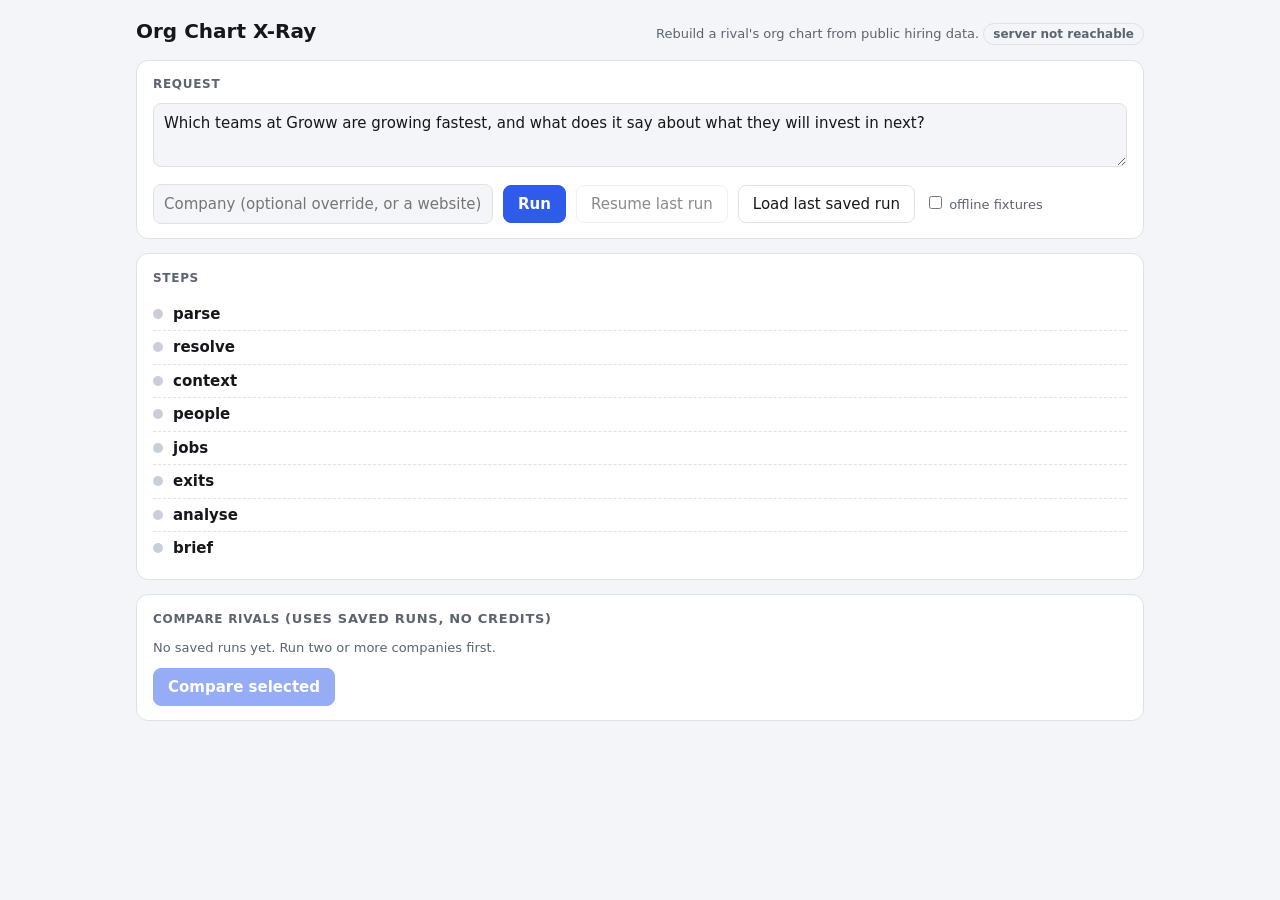
==== web/index.html @ a60b5259 "Add web UI, rival comparison and export Dependency-free server streams run steps to the UI. UI shows" ====
<!doctype html>
<html lang="en">
<head>
<meta charset="utf-8">
<meta name="viewport" content="width=device-width, initial-scale=1">
<title>Org Chart X-Ray</title>
<style>
:root{
  --bg:#f4f5f8; --card:#fff; --ink:#14171c; --muted:#5b6470; --line:#dde1e8;
  --accent:#2f5bea; --accent-soft:#e6ecfd; --ok:#17884a; --ok-soft:#dff3e7;
  --warn:#a85f00; --warn-soft:#fff0d3; --bad:#c0302b; --bad-soft:#fde4e2; --idle:#c9cfd8;
}
@media (prefers-color-scheme: dark){
  :root:not([data-theme="light"]){
    --bg:#0e1115; --card:#171b21; --ink:#e8ebef; --muted:#98a2ae; --line:#2a313a;
    --accent:#7a9cff; --accent-soft:#1b2440; --ok:#4cc27f; --ok-soft:#14301f;
    --warn:#f0b04a; --warn-soft:#38290f; --bad:#ff7a73; --bad-soft:#3a1918; --idle:#39414c;
  }
}
*{box-sizing:border-box}
body{margin:0;background:var(--bg);color:var(--ink);font:15px/1.5 system-ui,-apple-system,"Segoe UI",Roboto,sans-serif}
button,input,textarea{font:inherit;color:inherit}
.wrap{max-width:1040px;margin:0 auto;padding:16px 16px 70px}
header{display:flex;flex-wrap:wrap;gap:8px 16px;align-items:baseline;justify-content:space-between;margin-bottom:6px}
h1{font-size:20px;margin:0}
.sub{color:var(--muted);font-size:13px}
.card{background:var(--card);border:1px solid var(--line);border-radius:12px;padding:14px 16px;margin-top:14px}
.card h2{font-size:12px;letter-spacing:.7px;text-transform:uppercase;color:var(--muted);margin:0 0 10px}
textarea,input[type=text]{width:100%;background:var(--bg);border:1px solid var(--line);border-radius:8px;padding:8px 10px}
textarea{min-height:64px;resize:vertical}
.row{display:flex;flex-wrap:wrap;gap:10px;align-items:center;margin-top:10px}
.btn{border:1px solid var(--line);background:var(--card);padding:7px 14px;border-radius:8px;cursor:pointer}
.btn:hover{border-color:var(--accent)}
.btn.primary{background:var(--accent);border-color:var(--accent);color:#fff;font-weight:600}
.btn:disabled{opacity:.5;cursor:default}
.pill{display:inline-block;padding:1px 9px;border-radius:99px;font-size:12px;font-weight:600;background:var(--bg);color:var(--muted);border:1px solid var(--line)}
.pill.ok{background:var(--ok-soft);color:var(--ok);border-color:transparent}
.pill.warn{background:var(--warn-soft);color:var(--warn);border-color:transparent}
.pill.bad{background:var(--bad-soft);color:var(--bad);border-color:transparent}
.steps{list-style:none;margin:0;padding:0}
.steps li{display:flex;gap:10px;padding:5px 0;border-bottom:1px dashed var(--line);align-items:baseline}
.steps li:last-child{border:0}
.dot{width:10px;height:10px;border-radius:50%;background:var(--idle);flex:none;margin-top:5px}
.dot.running{background:var(--accent);animation:p 1s infinite}
.dot.done{background:var(--ok)} .dot.failed,.dot.needs_input{background:var(--bad)} .dot.skipped{background:var(--warn)}
@keyframes p{50%{opacity:.3}}
.sname{width:80px;font-weight:600;flex:none}
.smsg{color:var(--muted);font-size:13px;flex:1}
.headline{font-size:19px;font-weight:700;margin:0 0 8px}
.inf{background:var(--accent-soft);border-radius:10px;padding:10px 12px;margin:10px 0}
.finding{padding:5px 0;border-bottom:1px dashed var(--line)}
.chip{border:1px solid var(--line);background:var(--bg);border-radius:6px;padding:0 6px;font-size:12px;cursor:pointer;margin-left:4px;color:var(--accent)}
.chip:hover{border-color:var(--accent)}
.warnbox{background:var(--warn-soft);color:var(--warn);border-radius:10px;padding:8px 12px;margin-top:6px;font-size:13.5px}
.warnbox li{margin:3px 0}
.grid{display:grid;grid-template-columns:1fr;gap:14px}
@media (min-width:900px){.two{grid-template-columns:1fr 1fr}}
svg{width:100%;height:auto;display:block}
svg text{fill:var(--ink);font-size:12px}
.node{cursor:pointer}
.node rect.box{fill:var(--card);stroke:var(--line);stroke-width:1.2}
.node rect.bar{fill:var(--accent);opacity:.35}
.node.growing rect.box{stroke:var(--ok);stroke-width:2.2;filter:drop-shadow(0 0 5px var(--ok))}
.node.fading{opacity:.6}
.node.unplaced rect.box{stroke-dasharray:4 3}
.node:hover rect.box{stroke:var(--accent)}
.role rect{fill:none;stroke:var(--muted);stroke-dasharray:2 3}
.edge{fill:none;stroke:var(--line);stroke-width:1.4}
.slider{display:flex;gap:10px;align-items:center;margin:6px 0 10px}
.slider input{flex:1}
table{width:100%;border-collapse:collapse;font-size:13px}
th,td{text-align:left;padding:4px 8px;border-bottom:1px solid var(--line)}
th{color:var(--muted)}
.ev{max-height:320px;overflow:auto}
.foot{color:var(--muted);font-size:12.5px;margin-top:10px}
.pos{color:var(--ok);font-weight:700}.neg{color:var(--bad);font-weight:700}
.cell{position:relative;min-width:84px}.cell i{position:absolute;left:0;bottom:0;height:3px;background:var(--accent);opacity:.7}
.grow{outline:2px solid var(--ok);outline-offset:-2px}
.minis{display:grid;gap:12px;grid-template-columns:1fr}@media (min-width:860px){.minis{grid-template-columns:1fr 1fr}}
.cmprow{display:flex;gap:14px;flex-wrap:wrap;margin:6px 0}.cmprow label{display:flex;gap:6px;align-items:center}
a.btn{text-decoration:none;display:inline-block;color:var(--ink)}
.legend{font-size:12px;color:var(--muted);display:flex;gap:14px;flex-wrap:wrap}
.sw{display:inline-block;width:10px;height:10px;border-radius:2px;margin-right:5px;vertical-align:-1px}
</style>
</head>
<body>
<div class="wrap">
<header>
  <h1>Org Chart X-Ray</h1>
  <div class="sub">Rebuild a rival's org chart from public hiring data. <span id="cfg" class="pill">checking...</span></div>
</header>

<section class="card">
  <h2>Request</h2>
  <textarea id="req">Which teams at Groww are growing fastest, and what does it say about what they will invest in next?</textarea>
  <div class="row">
    <input type="text" id="company" placeholder="Company (optional override, or a website)" style="max-width:340px">
    <button class="btn primary" id="go">Run</button>
    <button class="btn" id="resume" disabled>Resume last run</button>
    <button class="btn" id="last">Load last saved run</button>
    <label class="sub"><input type="checkbox" id="offline"> offline fixtures</label>
  </div>
</section>

<section class="card">
  <h2>Steps <span id="runmeta" class="sub"></span></h2>
  <ul class="steps" id="steps"></ul>
  <div id="stepwarn"></div>
</section>

<div id="result" hidden>
  <section class="card" id="briefcard"></section>
  <section class="card" id="seniorcard"></section>
  <section class="card" id="exitscard" hidden></section>
  <section class="card">
    <h2>Why the numbers differ from a naive count</h2>
    <div class="legend"><span><i class="sw" style="background:var(--accent)"></i>external joiners (hires)</span>
      <span><i class="sw" style="background:var(--idle)"></i>re-recorded roles (excluded)</span></div>
    <div id="dedupe"></div>
    <div class="sub" id="dedupeNote"></div>
  </section>
  <section class="card">
    <h2>Org tree: external joiners by team</h2>
    <div class="slider"><span class="sub">Window start</span><input type="range" id="slide" min="0" max="0" value="0"><b id="slideLbl"></b></div>
    <div class="legend"><span><i class="sw" style="background:var(--ok)"></i>growing</span>
      <span>faded = fading</span><span>dashed = no department in data</span><span>dotted = open roles (from titles)</span>
      <span>click a box to see the people</span></div>
    <div id="tree"></div>
  </section>
  <div class="grid two">
    <section class="card"><h2>Headcount (weekly series)</h2><div id="hc"></div><div class="sub" id="hcNote"></div></section>
    <section class="card"><h2>Evidence <span class="sub" id="evTitle"></span></h2><div class="ev" id="ev"><span class="sub">Click a [F#] chip or a team box.</span></div></section>
  </div>
  <div class="foot" id="foot"></div>
</div>

<section class="card" id="cmpcard">
  <h2>Compare rivals <span class="sub">(uses saved runs, no credits)</span></h2>
  <div id="cmpList" class="sub">No saved runs yet. Run two or more companies first.</div>
  <div class="row"><button class="btn primary" id="cmpGo" disabled>Compare selected</button></div>
  <div id="cmpOut"></div>
</section>
</div>

<dialog id="dlg" style="border:1px solid var(--line);border-radius:12px;background:var(--card);color:var(--ink);width:min(680px,92vw)">
  <b id="dlgTitle">Draft</b>
  <textarea id="dlgText" readonly style="min-height:300px;font:12.5px/1.45 ui-monospace,Consolas,monospace"></textarea>
  <div class="row"><button class="btn primary" id="dlgCopy">Copy</button><button class="btn" id="dlgClose">Close</button></div>
</dialog>

<script>
"use strict";
var STEPS = ["parse","resolve","context","people","jobs","exits","analyse","brief"];
var $ = function(id){ return document.getElementById(id); };
function esc(s){ return String(s==null?"":s).replace(/[&<>"]/g,function(c){return {"&":"&amp;","<":"&lt;",">":"&gt;",'"':"&quot;"}[c];}); }
var R = null, lastRun = null, es = null;

fetch("/api/config").then(function(r){return r.json();}).then(function(c){
  var el = $("cfg");
  el.textContent = (c.offline ? "offline fixtures" : "live data") + (c.has_model_key ? " + model brief" : " + template brief");
  el.className = "pill " + (c.has_crustdata_key || c.offline ? "ok" : "bad");
  if(!c.has_crustdata_key && !c.offline){ el.textContent = "no CRUSTDATA_KEY set"; }
  $("offline").checked = !!c.offline;
}).catch(function(){ $("cfg").textContent = "server not reachable"; });

function resetSteps(){
  $("steps").innerHTML = STEPS.map(function(s){
    return '<li id="s-'+s+'"><span class="dot" id="d-'+s+'"></span><span class="sname">'+s+'</span><span class="smsg" id="m-'+s+'"></span></li>';
  }).join("");
  $("stepwarn").innerHTML = "";
}
resetSteps();

function setStep(step, cls, msg){
  var d = $("d-"+step); if(!d) return;
  d.className = "dot "+cls; if(msg!=null) $("m-"+step).textContent = msg;
}
function addWarn(msg){
  var b = $("stepwarn"); var p = document.createElement("div"); p.className = "warnbox"; p.textContent = msg; b.appendChild(p);
}

function start(){
  var body = {request: $("req").value, company: $("company").value, offline: $("offline").checked};
  resetSteps(); $("result").hidden = true; $("go").disabled = true;
  fetch("/api/run",{method:"POST",headers:{"content-type":"application/json"},body:JSON.stringify(body)})
    .then(function(r){return r.json();}).then(function(j){
      if(j.error){ addWarn(j.error); $("go").disabled = false; return; }
      lastRun = j.run_id; watch(j.run_id);
    });
}
function watch(id){
  if(es) es.close();
  $("runmeta").textContent = "run "+id; $("resume").disabled = true;
  es = new EventSource("/api/stream/"+id);
  es.onmessage = function(m){
    var ev = JSON.parse(m.data), d = ev.data, k = ev.kind;
    if(k==="step_start") setStep(d.step,"running","working...");
    else if(k==="step_done") setStep(d.step,"done",d.message+(d.seconds!=null?"  ("+d.seconds+"s)":""));
    else if(k==="step_skipped") setStep(d.step,"skipped",d.message);
    else if(k==="progress") setStep(d.step,"running",d.message);
    else if(k==="warning") addWarn(d.message);
    else if(k==="error"){ setStep(d.step,"failed",d.message); addWarn(d.hint||""); $("resume").disabled=false; }
    else if(k==="needs_input"){ setStep(d.step,"needs_input",d.message); addWarn("Needs your input: "+d.message); }
  };
  es.addEventListener("end", function(){
    es.close(); $("go").disabled = false;
    fetch("/api/run/"+id).then(function(r){return r.json();}).then(function(run){
      if(run.status==="done") render(run.result); else if(run.status==="failed") $("resume").disabled=false;
    });
  });
  es.onerror = function(){ /* the browser retries; the server closes after the end event */ };
}
$("go").onclick = start;
$("resume").onclick = function(){
  if(!lastRun) return; resetSteps(); $("resume").disabled = true;
  fetch("/api/resume/"+lastRun,{method:"POST"}).then(function(){ watch(lastRun); });
};
$("last").onclick = function(){
  fetch("/api/last").then(function(r){return r.json();}).then(function(j){
    if(j.error){ addWarn(j.error); return; }
    lastRun = j.id; $("runmeta").textContent = "saved run "+j.id; render(j.result);
  });
};

/* ---------------- rendering ---------------- */
function sumTo(obj, months, mi){ var t=0; for(var i=0;i<=mi;i++){ t += (obj && obj[months[i]]) || 0; } return t; }

function render(res){
  R = res; $("result").hidden = false;
  var a = res.analysis, months = a.window.months;
  // brief
  var b = res.brief, h = '<h2>Decision brief <span class="pill">'+esc(b.generated_by)+'</span></h2>';
  h += '<p class="headline">'+esc(b.headline)+'</p>';
  if(b.inference){ h += '<div class="inf"><b>Inference ('+esc(b.inference.confidence)+' confidence):</b> '+esc(b.inference.text)+
      (b.inference.basis_fact_ids||[]).map(chip).join("")+'</div>'; }
  h += b.findings.map(function(f){ return '<div class="finding">'+esc(f.text)+(f.fact_ids||[]).map(chip).join("")+'</div>'; }).join("");
  if(b.actions && b.actions.length){ h += '<h2 style="margin-top:14px">What to do</h2><ul>'+b.actions.map(function(x){return '<li>'+esc(x)+'</li>';}).join("")+'</ul>'; }
  h += '<h2 style="margin-top:14px">What we removed or cannot see</h2><ul class="warnbox">'+b.caveats.map(function(x){return '<li>'+esc(x)+'</li>';}).join("")+'</ul>';
  $("briefcard").innerHTML = h;
  document.querySelectorAll("#briefcard .chip").forEach(function(c){ c.onclick = function(){ showFact(c.getAttribute("data-f")); }; });

  drawDedupe(a, months);
  var sl = $("slide"); sl.max = months.length-1; sl.value = months.length-1;
  sl.oninput = function(){ drawTree(); drawHc(); };
  drawTree(); drawHc();
  renderSenior(a); renderExits(a); exportBar(); loadCompanies();
  $("foot").textContent = "Credits this run: "+res.credits+" | API calls: "+res.api_calls+" | cached responses reused: "+res.cache_hits+
    " | "+res.seconds+"s"+(res.offline?" | offline fixtures":"");
}
function chip(id){ return '<button class="chip" data-f="'+esc(id)+'">'+esc(id)+'</button>'; }

function drawDedupe(a, months){
  var ext = a.monthly.external, rel = a.monthly.relisted, W=900, H=150, pad=22;
  var mx = Math.max.apply(null, months.map(function(m){return (ext[m]||0)+(rel[m]||0);}).concat([1]));
  var bw = (W-2*pad)/months.length, s = "";
  months.forEach(function(m,i){
    var e = ext[m]||0, r = rel[m]||0, x = pad+i*bw+4, w = bw-8;
    var he = (H-40)*e/mx, hr = (H-40)*r/mx;
    s += '<rect x="'+x+'" y="'+(H-22-he)+'" width="'+w+'" height="'+he+'" fill="var(--accent)" rx="2"><title>'+m+': '+e+' external</title></rect>';
    s += '<rect x="'+x+'" y="'+(H-22-he-hr)+'" width="'+w+'" height="'+hr+'" fill="var(--idle)" rx="2"><title>'+m+': '+r+' re-recorded</title></rect>';
    s += '<text x="'+(x+w/2)+'" y="'+(H-8)+'" text-anchor="middle" style="font-size:10px">'+m.slice(2)+'</text>';
    if(e+r>0) s += '<text x="'+(x+w/2)+'" y="'+(H-26-he-hr)+'" text-anchor="middle" style="font-size:10px">'+(e+r)+'</text>';
  });
  $("dedupe").innerHTML = '<svg viewBox="0 0 '+W+' '+H+'">'+s+'</svg>';
  var c = a.counts;
  $("dedupeNote").textContent = "A naive count would say "+c.in_window+" joiners. "+c.relisted+" of them already had an earlier role at this company that ended within "+
    a.thresholds.relist_gap_days+" days, so they are re-recorded roles. Real external hires: "+c.external+".";
}

var selected = null;
function drawTree(){
  var a = R.analysis, months = a.window.months, mi = +$("slide").value;
  $("slideLbl").textContent = "until "+months[mi];
  var depts = a.depts.map(function(d){ return {d:d, n:sumTo(d.monthly, months, mi)}; })
    .filter(function(x){return x.n>0;}).sort(function(x,y){return y.n-x.n;}).slice(0,9);
  var maxN = Math.max.apply(null, depts.map(function(x){return x.n;}).concat([1]));
  var roles = (a.open_roles && a.open_roles.by_dept) || {};
  var y = 14, nodes = "", edges = "", rootY = 0, DW=230, X0=14, X1=250, X2=610, RW=150;
  var rows = [];
  depts.forEach(function(x, idx){
    var subs = [];
    if(idx<4){
      subs = x.d.sub.filter(function(s){return s.name.charAt(0)!=="(";}).map(function(s){return {s:s, n:sumTo(s.monthly, months, mi)};})
        .filter(function(s){return s.n>0;}).slice(0,3);
    }
    var h = Math.max(46, subs.length*30);
    rows.push({x:x, subs:subs, y:y, h:h}); y += h + 12;
  });
  var H = Math.max(y, 120);
  var total = depts.reduce(function(t,x){return t+x.n;},0);
  rootY = H/2;
  nodes += '<g><rect x="'+X0+'" y="'+(rootY-30)+'" width="'+RW+'" height="60" rx="10" fill="var(--accent)"/>'+
    '<text x="'+(X0+RW/2)+'" y="'+(rootY-4)+'" text-anchor="middle" style="fill:#fff;font-weight:700;font-size:14px">'+esc(R.company.name)+'</text>'+
    '<text x="'+(X0+RW/2)+'" y="'+(rootY+14)+'" text-anchor="middle" style="fill:#fff;font-size:11px">'+total+' hires shown</text></g>';
  rows.forEach(function(r){
    var d = r.x.d, cy = r.y + r.h/2, cls = "node"+(d.momentum.label==="growing"?" growing":d.momentum.label==="fading"?" fading":"")+(d.name==="Unplaced"?" unplaced":"");
    edges += '<path class="edge" d="M'+(X0+RW)+' '+rootY+' C '+(X0+RW+50)+' '+rootY+' '+(X1-50)+' '+cy+' '+X1+' '+cy+'"/>';
    var bw = Math.max(6, (DW-12)*r.x.n/maxN);
    nodes += '<g class="'+cls+'" data-dept="'+esc(d.name)+'"><rect class="box" x="'+X1+'" y="'+(cy-22)+'" width="'+DW+'" height="44" rx="8"/>'+
      '<rect class="bar" x="'+(X1+6)+'" y="'+(cy+12)+'" width="'+bw+'" height="5" rx="2"/>'+
      '<text x="'+(X1+10)+'" y="'+(cy-4)+'" style="font-weight:600">'+esc(d.name.length>26?d.name.slice(0,25)+"…":d.name)+'</text>'+
      '<text x="'+(X1+DW-10)+'" y="'+(cy-4)+'" text-anchor="end" style="font-weight:700">'+r.x.n+'</text>'+
      '<title>'+esc(d.name)+': '+r.x.n+' external joiners; '+esc(d.momentum.label)+' (last 6m '+d.momentum.last6+' vs '+d.momentum.prev+')</title></g>';
    if(roles[d.name]){
      nodes += '<g class="role"><rect x="'+(X1+DW+10)+'" y="'+(cy-11)+'" width="86" height="22" rx="6"/>'+
        '<text x="'+(X1+DW+53)+'" y="'+(cy+4)+'" text-anchor="middle" style="font-size:11px">'+roles[d.name]+' open</text></g>';
    }
    r.subs.forEach(function(s, i){
      var sy = r.y + i*30 + 14;
      edges += '<path class="edge" d="M'+(X1+DW+(roles[d.name]?96:0))+' '+cy+' C '+(X2-40)+' '+cy+' '+(X2-40)+' '+sy+' '+X2+' '+sy+'"/>';
      nodes += '<g class="node'+(s.s.unreliable?' unplaced':'')+'" data-dept="'+esc(d.name)+'" data-sub="'+esc(s.s.name)+'"><title>'+esc(s.s.unreliable?'Unreliable label: '+s.s.unreliable:s.s.name)+'</title><rect class="box" x="'+X2+'" y="'+(sy-13)+'" width="270" height="26" rx="6"/>'+
        '<text x="'+(X2+8)+'" y="'+(sy+4)+'">'+esc(s.s.name.length>32?s.s.name.slice(0,31)+"…":s.s.name)+'</text>'+
        '<text x="'+(X2+262)+'" y="'+(sy+4)+'" text-anchor="end" style="font-weight:700">'+s.n+'</text></g>';
    });
  });
  $("tree").innerHTML = '<svg viewBox="0 0 900 '+H+'">'+edges+nodes+'</svg>';
  document.querySelectorAll("#tree .node").forEach(function(g){
    g.onclick = function(){ showGroup(g.getAttribute("data-dept"), g.getAttribute("data-sub")); };
  });
}

function drawHc(){
  var hc = R.analysis.headcount, months = R.analysis.window.months, mi = +$("slide").value;
  if(!hc || !hc.timeseries || !hc.timeseries.length){ $("hc").textContent = "no headcount series"; return; }
  var ts = hc.timeseries, W=520, H=200, p=34;
  var vals = ts.map(function(t){return t.employee_count;}), mn = Math.min.apply(null,vals), mx = Math.max.apply(null,vals);
  var pts = ts.map(function(t,i){ return [p+(W-2*p)*i/(ts.length-1), H-26-(H-56)*(t.employee_count-mn)/Math.max(1,mx-mn)]; });
  var endOfMonth = months[mi]+"-31", k = 0;
  ts.forEach(function(t,i){ if(t.date<=endOfMonth) k=i; });
  var s = '<polyline fill="none" stroke="var(--accent)" stroke-width="2" points="'+pts.map(function(q){return q[0].toFixed(1)+","+q[1].toFixed(1);}).join(" ")+'"/>';
  s += '<line x1="'+pts[k][0]+'" x2="'+pts[k][0]+'" y1="10" y2="'+(H-26)+'" stroke="var(--ink)" stroke-dasharray="3 3"/>';
  s += '<circle cx="'+pts[k][0]+'" cy="'+pts[k][1]+'" r="4" fill="var(--accent)"/>';
  s += '<text x="'+Math.min(pts[k][0]+6, W-120)+'" y="22" style="font-weight:700">'+format(vals[k])+' on '+ts[k].date+'</text>';
  s += '<text x="'+p+'" y="'+(H-8)+'">'+ts[0].date+'</text><text x="'+(W-p)+'" y="'+(H-8)+'" text-anchor="end">'+ts[ts.length-1].date+'</text>';
  $("hc").innerHTML = '<svg viewBox="0 0 '+W+' '+H+'">'+s+'</svg>';
  $("hcNote").textContent = hc.conflict ? "Note: the company record's size range ("+hc.range+") disagrees with this series ("+format(hc.total)+"). The series is used." :
    "Latest point "+hc.last_date+".";
}
function format(n){ return Number(n).toLocaleString(); }

function personRows(ids, maxMonth){
  var ev = R.analysis.evidence, out = [];
  ids.forEach(function(id){ var e = ev[String(id)]; if(e && (!maxMonth || e.s.slice(0,7) <= maxMonth)) out.push(e); });
  return '<table><tr><th>Person</th><th>Role</th><th>Started</th><th>Before</th><th></th></tr>'+out.slice(0,80).map(function(e){
    return '<tr><td>'+esc(e.n)+'</td><td>'+esc(e.t)+'</td><td>'+esc(e.s)+'</td><td>'+esc(e.p||"-")+'</td><td>'+(e.k==="returning"?'<span class="pill warn">returning</span>':"")+'</td></tr>';
  }).join("")+'</table>'+(out.length>80?'<div class="sub">first 80 of '+out.length+'</div>':"");
}
function showFact(id){
  var f = R.facts.filter(function(x){return x.id===id;})[0]; if(!f) return;
  $("evTitle").textContent = "· "+id;
  $("ev").innerHTML = '<p>'+esc(f.text)+'</p><p class="sub">Source: '+esc(f.source)+'</p>'+(f.evidence.length?personRows(f.evidence):'<div class="sub">This fact is a count over the whole result; no single list of people.</div>');
}
function showGroup(dept, sub){
  var d = R.analysis.depts.filter(function(x){return x.name===dept;})[0]; if(!d) return;
  var months = R.analysis.window.months, mm = months[+$("slide").value];
  var ids = d.evidence, label = dept;
  if(sub){ var s = d.sub.filter(function(x){return x.name===sub;})[0]; if(s){ ids = s.evidence; label = sub+" ("+dept+")"; } }
  var extra = d.top_prev.length && !sub ? '<p class="sub">Most common previous employers: '+d.top_prev.map(function(p){return esc(p.name)+" ("+p.n+")";}).join(", ")+'</p>' : "";
  $("evTitle").textContent = "· "+label;
  $("ev").innerHTML = extra + personRows(ids, mm);
}

/* ---------------- senior hires radar ---------------- */
function renderSenior(a){
  var sn = a.senior || {list:[], counts:{}}, el = $("seniorcard"), c = sn.counts || {};
  var head = '<h2>Senior hires radar <span class="sub">Director, VP and C-level who joined in the window</span></h2>';
  if(!sn.list.length){ el.innerHTML = head+'<div class="sub">No senior hires found in the window.</div>'; return; }
  var sub = ["CXO","Vice President","Director"].filter(function(k){return c[k];}).map(function(k){
    return c[k]+" "+k+(c[k]>1 && k!=="CXO" ? "s" : ""); }).join(" · ");
  el.innerHTML = head+'<div class="sub" style="margin-bottom:6px">'+esc(sub)+'. A new senior leader says more about direction than a dozen junior hires.</div>'+
    '<table><tr><th>Level</th><th>Title</th><th>Name</th><th>Joined</th><th>Came from</th></tr>'+
    sn.list.slice(0,12).map(function(s){ return '<tr><td>'+esc(s.level)+'</td><td>'+esc(s.title)+'</td><td>'+esc(s.name)+'</td><td>'+esc(s.start)+'</td><td>'+esc(s.prev||"-")+'</td></tr>'; }).join("")+
    '</table>'+(sn.list.length>12 ? '<div class="sub">first 12 of '+sn.list.length+'</div>' : "");
}

/* ---------------- exits and net change ---------------- */
function renderExits(a){
  var ex = a.exits, el = $("exitscard");
  if(!ex){ el.hidden = true; return; }
  el.hidden = false;
  var months = a.window.months, W=900, H=200, pad=24, mid=96;
  var mx = Math.max.apply(null, months.map(function(m){return Math.max(ex.monthly[m].hires, ex.monthly[m].exits);}).concat([1]));
  var bw = (W-2*pad)/months.length, s = '<line x1="'+pad+'" x2="'+(W-pad)+'" y1="'+mid+'" y2="'+mid+'" stroke="var(--line)"/>';
  months.forEach(function(m,i){
    var h = ex.monthly[m].hires, e = ex.monthly[m].exits, x = pad+i*bw+3, w = bw-6;
    var hh = (mid-18)*h/mx, eh = (H-mid-32)*e/mx;
    s += '<rect x="'+x+'" y="'+(mid-hh)+'" width="'+w+'" height="'+hh+'" fill="var(--accent)" rx="2"><title>'+m+': '+h+' hires</title></rect>';
    s += '<rect x="'+x+'" y="'+mid+'" width="'+w+'" height="'+eh+'" fill="var(--bad)" opacity=".75" rx="2"><title>'+m+': '+e+' left</title></rect>';
    if(h) s += '<text x="'+(x+w/2)+'" y="'+(mid-hh-3)+'" text-anchor="middle" style="font-size:10px">'+h+'</text>';
    if(e) s += '<text x="'+(x+w/2)+'" y="'+(mid+eh+11)+'" text-anchor="middle" style="font-size:10px">'+e+'</text>';
    s += '<text x="'+(x+w/2)+'" y="'+(H-6)+'" text-anchor="middle" style="font-size:10px">'+m.slice(2)+'</text>';
  });
  var nets = ex.net_by_dept.filter(function(x){return x.dept!=="Unplaced";}).slice(0,10);
  var netTbl = '<table><tr><th>Team (by job-title keywords)</th><th>Hires</th><th>Left</th><th>Net</th></tr>'+nets.map(function(x){
    return '<tr><td>'+esc(x.dept)+'</td><td>'+x.hires+'</td><td>'+x.exits+'</td><td class="'+(x.net>0?'pos':x.net<0?'neg':'')+'">'+(x.net>0?'+':'')+x.net+'</td></tr>'; }).join("")+'</table>';
  var dest = '<table><tr><th>Where leavers went</th><th>People</th></tr>'+ex.destinations.slice(0,8).map(function(d){
    return '<tr><td>'+esc(d.name)+'</td><td>'+d.n+'</td></tr>'; }).join("")+'</table>';
  var sl = ex.senior_leavers.length ? '<div class="sub" style="margin-top:8px"><b>Senior leavers:</b> '+ex.senior_leavers.slice(0,6).map(function(x){
    return esc(x.title)+(x.to?' (now '+esc(x.to)+')':''); }).join("; ")+'</div>' : "";
  el.innerHTML = '<h2>Who left, and net change</h2>'+
    '<div style="font-size:16px;margin-bottom:6px"><b>'+a.counts.external+'</b> real hires · <b>'+ex.left+'</b> left · net <span class="'+(ex.net_total>=0?'pos':'neg')+'">'+(ex.net_total>0?'+':'')+ex.net_total+'</span>'+
    ' <span class="sub">(+ '+ex.internal_moves+' people changed role inside the company; median time in the role they left: '+(ex.median_tenure_months==null?'n/a':ex.median_tenure_months+' months')+')</span></div>'+
    '<div class="legend"><span><i class="sw" style="background:var(--accent)"></i>hires (up)</span><span><i class="sw" style="background:var(--bad)"></i>exits (down)</span></div>'+
    '<svg viewBox="0 0 '+W+' '+H+'">'+s+'</svg><div class="minis"><div>'+netTbl+'</div><div>'+dest+'</div></div>'+sl+
    '<div class="sub" style="margin-top:6px">Net is hires minus exits among profiles we can match. It is a rough guide, not a headcount: recent exits and hires are both under-counted, and teams for exits come from job-title keywords.</div>';
}

/* ---------------- export ---------------- */
function openDlg(title, text){
  $("dlgTitle").textContent = title; $("dlgText").value = text;
  var d = $("dlg"); if(d.showModal) d.showModal(); else d.setAttribute("open","");
  $("dlgText").focus(); $("dlgText").select();
}
$("dlgClose").onclick = function(){ var d=$("dlg"); if(d.close) d.close(); else d.removeAttribute("open"); };
$("dlgCopy").onclick = function(){
  $("dlgText").select();
  try{ document.execCommand("copy"); $("dlgCopy").textContent="Copied"; setTimeout(function(){$("dlgCopy").textContent="Copy";},1200); }catch(e){}
};
function exportBar(){
  var id = lastRun; if(!id) return;
  var bar = $("exportBar");
  if(!bar){ bar = document.createElement("div"); bar.id = "exportBar"; bar.className = "row"; $("briefcard").appendChild(bar); }
  bar.innerHTML = '<a class="btn" href="/api/export/'+id+'?format=md">Download brief (.md)</a>'+
    '<a class="btn" target="_blank" href="/api/export/'+id+'?format=html">Printable one-pager</a>'+
    '<button class="btn" id="emailBtn">Draft email to the strategy lead</button><span class="sub">drafts only, nothing is sent</span>';
  $("emailBtn").onclick = function(){
    fetch("/api/export/"+id+"?format=email").then(function(r){return r.text();}).then(function(t){ openDlg("Email draft (not sent)", t); });
  };
}

/* ---------------- compare rivals ---------------- */
function loadCompanies(){
  fetch("/api/companies").then(function(r){return r.json();}).then(function(list){
    var el = $("cmpList");
    if(!list.length){ el.textContent = "No saved runs yet. Run two or more companies first."; $("cmpGo").disabled = true; return; }
    el.innerHTML = '<div class="cmprow">'+list.map(function(c){
      return '<label><input type="checkbox" class="cmpck" value="'+esc(c.run_id)+'"'+(c.has_exits?' checked':'')+'> '+esc(c.name)+
        ' <span class="sub">('+c.external+' hires'+(c.has_exits?', with exits':', no exits data')+')</span></label>'; }).join("")+'</div>';
    var upd = function(){ $("cmpGo").disabled = document.querySelectorAll(".cmpck:checked").length < 2; };
    document.querySelectorAll(".cmpck").forEach(function(c){ c.onchange = upd; }); upd();
  }).catch(function(){});
}
$("cmpGo").onclick = function(){
  var ids = Array.prototype.map.call(document.querySelectorAll(".cmpck:checked"), function(c){return c.value;});
  fetch("/api/compare?ids="+ids.join(",")).then(function(r){return r.json();}).then(renderCompare);
};
function pc(x){ return Math.round(100*x)+"%"; }
function renderCompare(o){
  var out = $("cmpOut");
  if(o.error){ out.textContent = o.error; return; }
  var cs = o.companies;
  var h = '<table style="margin-top:10px"><tr><th>Company</th><th>People</th><th>Real hires</th><th>Hires / people</th><th>Pace (last 6m vs before)</th><th>Left</th><th>Net</th><th>Senior hires</th></tr>'+
    cs.map(function(c){
      return '<tr><td><b>'+esc(c.name)+'</b></td><td>'+(c.headcount!=null?format(c.headcount):"-")+'</td><td>'+c.external+'</td><td>'+(c.intensity!=null?c.intensity+'%':"-")+
        '</td><td>'+c.pace.last6+' vs '+c.pace.prev+' <span class="sub">'+esc(c.pace.label)+'</span></td><td>'+(c.left!=null?c.left:"-")+
        '</td><td class="'+(c.net>0?'pos':c.net<0?'neg':'')+'">'+(c.net!=null?(c.net>0?'+':'')+c.net:"-")+'</td><td>'+c.senior+'</td></tr>'; }).join("")+'</table>';
  var maxShare = 0.001; o.matrix.forEach(function(r){ r.cells.forEach(function(c){ if(c.share>maxShare) maxShare=c.share; }); });
  h += '<h2 style="margin-top:16px">Where each company is hiring <span class="sub">(count and share of its real hires; green outline = growing)</span></h2>'+
    '<table><tr><th>Team</th>'+cs.map(function(c){return '<th>'+esc(c.name)+'</th>';}).join("")+'</tr>'+
    o.matrix.map(function(r){ return '<tr><td>'+esc(r.dept)+'</td>'+r.cells.map(function(c){
      return '<td class="cell'+(c.label==="growing"?' grow':'')+'">'+c.n+' <span class="sub">'+pc(c.share)+'</span><i style="width:'+Math.round(100*c.share/maxShare)+'%"></i></td>'; }).join("")+'</tr>'; }).join("")+'</table>';
  if(o.flows.length){
    h += '<h2 style="margin-top:16px">Talent moving between these companies</h2><table><tr><th>From</th><th>To</th><th>Hired by the second (previous employer)</th><th>Left the first (current employer)</th></tr>'+
      o.flows.map(function(f){ return '<tr><td>'+esc(f.from)+'</td><td>'+esc(f.to)+'</td><td>'+f.hired_side+'</td><td>'+f.exit_side+'</td></tr>'; }).join("")+'</table>';
  }
  if(o.shared_feeders.length){
    h += '<h2 style="margin-top:16px">Shared talent sources</h2><div class="sub">'+o.shared_feeders.slice(0,8).map(function(f){
      return '<b>'+esc(f.name)+'</b> '+Object.keys(f.by).map(function(k){return esc(k)+' '+f.by[k];}).join(", "); }).join(" · ")+'</div>';
  }
  h += '<h2 style="margin-top:16px">What stands out</h2><ul>'+o.insights.map(function(x){return '<li>'+esc(x)+'</li>';}).join("")+'</ul>'+
    '<ul class="warnbox">'+o.caveats.map(function(x){return '<li>'+esc(x)+'</li>';}).join("")+'</ul>';
  out.innerHTML = h;
}
loadCompanies();
</script>
</body>
</html>
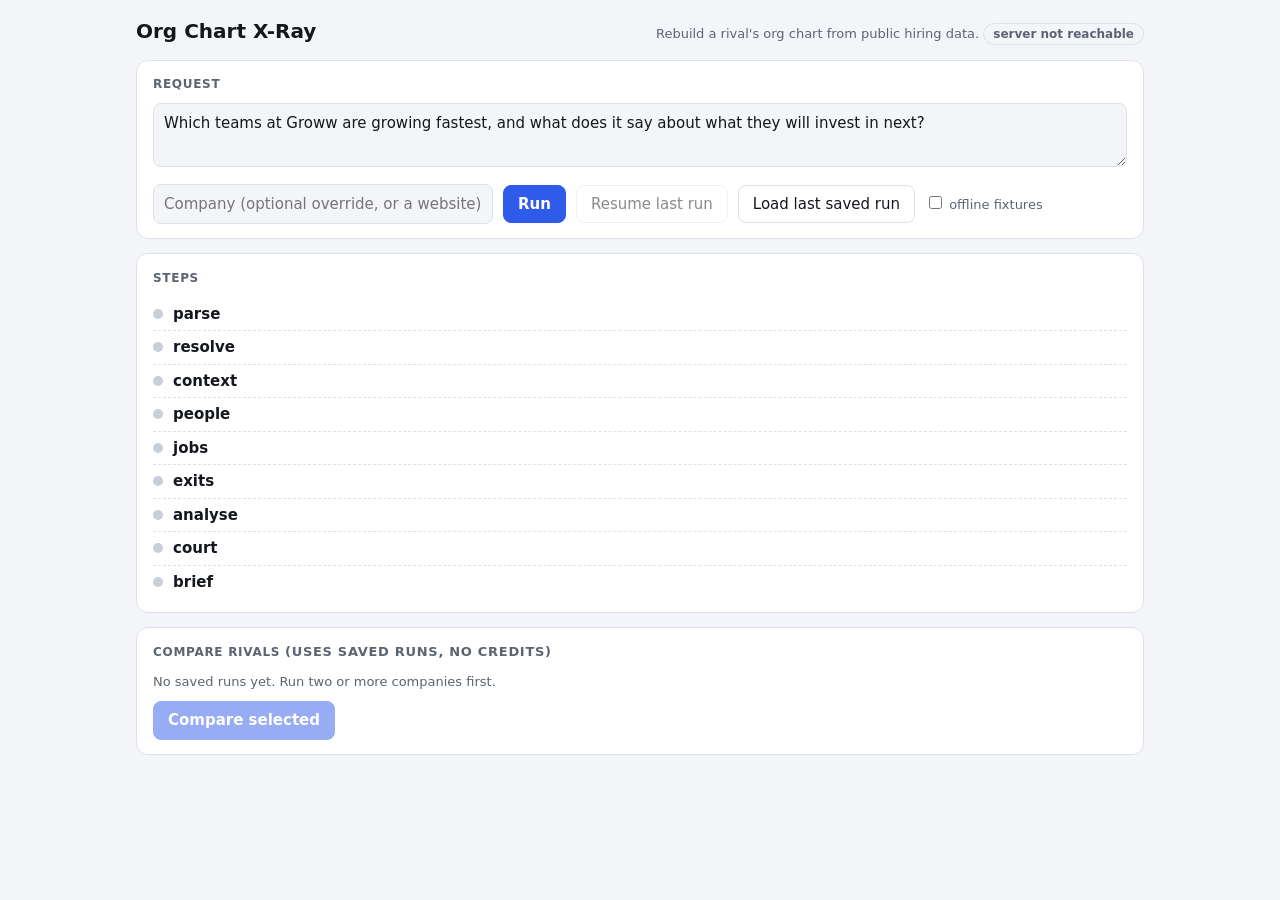
==== commit 01d3bb28: "Rebuild the interface as 3D flip cards Every headline number and finding flips to show how it is com" ====
--- a/web/index.html
+++ b/web/index.html
@@ -79,14 +79,54 @@
 .minis{display:grid;gap:12px;grid-template-columns:1fr}@media (min-width:860px){.minis{grid-template-columns:1fr 1fr}}
 .cmprow{display:flex;gap:14px;flex-wrap:wrap;margin:6px 0}.cmprow label{display:flex;gap:6px;align-items:center}
 a.btn{text-decoration:none;display:inline-block;color:var(--ink)}
+.hero{background:linear-gradient(135deg,var(--accent-soft),var(--card) 70%);border:1px solid var(--line);border-radius:16px;padding:20px 22px;margin-top:14px}
+.hero .kicker{font-size:12px;letter-spacing:.8px;text-transform:uppercase;color:var(--muted);margin-bottom:6px}
+.tldr{font-size:22px;line-height:1.35;font-weight:700;margin:0 0 8px}
+.tiles{display:grid;grid-template-columns:repeat(auto-fit,minmax(150px,1fr));gap:10px;margin-top:16px}
+.tile{background:var(--card);border:1px solid var(--line);border-radius:12px;padding:12px 14px}
+.tile b{display:block;font-size:30px;line-height:1.1;font-variant-numeric:tabular-nums}
+.tile span{font-size:12px;color:var(--muted);text-transform:uppercase;letter-spacing:.5px}
+.tile small{display:block;font-size:12px;color:var(--muted);margin-top:3px}
+.tile.wide{grid-column:span 2}
+.court h3{margin:0 0 4px;font-size:22px}
+.cnt{display:flex;gap:10px;flex-wrap:wrap;margin:12px 0}
+.cbtn{border:2px solid var(--line);background:var(--card);border-radius:12px;padding:8px 16px;cursor:pointer;text-align:left;min-width:130px}
+.cbtn b{display:block;font-size:30px;line-height:1.05;font-variant-numeric:tabular-nums}
+.cbtn span{font-size:12px;text-transform:uppercase;letter-spacing:.6px;color:var(--muted)}
+.cbtn.killed{border-color:var(--bad)}.cbtn.killed b{color:var(--bad)}
+.cbtn.weakened{border-color:var(--warn)}.cbtn.weakened b{color:var(--warn)}
+.cbtn.survived{border-color:var(--ok)}.cbtn.survived b{color:var(--ok)}
+.cbtn.off{opacity:.4}
+.kills{display:grid;grid-template-columns:repeat(auto-fit,minmax(250px,1fr));gap:10px;margin:6px 0 14px}
+.kill{background:var(--bad-soft);border:1px solid var(--bad);border-radius:12px;padding:12px 14px}
+.kill .q{font-size:12px;text-transform:uppercase;letter-spacing:.5px;color:var(--bad);font-weight:700}
+.kill .swap{display:flex;align-items:baseline;gap:10px;margin:6px 0;font-variant-numeric:tabular-nums}
+.kill .old{font-size:26px;font-weight:700;text-decoration:line-through;text-decoration-thickness:3px;color:var(--bad);opacity:.85}
+.kill .new{font-size:30px;font-weight:800;color:var(--ok)}
+.kill .why{font-size:13px}
+details.cl{border:1px solid var(--line);border-radius:10px;margin:6px 0;background:var(--card)}
+details.cl>summary{padding:9px 12px;cursor:pointer;list-style:none;display:flex;gap:10px;align-items:baseline;flex-wrap:wrap}
+details.cl>summary::-webkit-details-marker{display:none}
+.vchip{font-size:11px;font-weight:800;letter-spacing:.5px;text-transform:uppercase;padding:2px 9px;border-radius:99px;flex:none}
+.vchip.killed{background:var(--bad);color:#fff}.vchip.weakened{background:var(--warn);color:#fff}.vchip.survived{background:var(--ok);color:#fff}
+.cl .body{padding:2px 14px 12px}
+.tst{display:flex;gap:8px;padding:3px 0;font-size:13.5px}
+.tst i{font-style:normal;font-weight:800;width:16px;flex:none}
+.tst.pass i{color:var(--ok)}.tst.warn i{color:var(--warn)}.tst.fail i{color:var(--bad)}
+.pred{border:1px dashed var(--line);border-radius:10px;padding:8px 12px;margin:6px 0;display:flex;gap:10px;flex-wrap:wrap;align-items:baseline}
+.pred code{font-size:11.5px;color:var(--muted)}
+.heat text{font-size:11px}
+.heat .lab{font-size:12px}
+.flownet text{font-size:12px}
 .legend{font-size:12px;color:var(--muted);display:flex;gap:14px;flex-wrap:wrap}
 .sw{display:inline-block;width:10px;height:10px;border-radius:2px;margin-right:5px;vertical-align:-1px}
 </style>
+<link rel="stylesheet" href="/cards.css">
 </head>
 <body>
 <div class="wrap">
 <header>
-  <h1>Org Chart X-Ray</h1>
+  <h1>Org Chart X-Ray <span id="hdrTools" class="hdr-tools"></span></h1>
   <div class="sub">Rebuild a rival's org chart from public hiring data. <span id="cfg" class="pill">checking...</span></div>
 </header>
 
@@ -109,6 +149,12 @@
 </section>
 
 <div id="result" hidden>
+  <section class="hero" id="hero"></section>
+  <section class="card court" id="courtcard" hidden></section>
+  <section class="card" id="heatcard">
+    <h2>When each team ramped <span class="sub">(real external hires per month; darker = more)</span></h2>
+    <div id="heat"></div>
+  </section>
   <section class="card" id="briefcard"></section>
   <section class="card" id="seniorcard"></section>
   <section class="card" id="exitscard" hidden></section>
@@ -150,7 +196,7 @@
 
 <script>
 "use strict";
-var STEPS = ["parse","resolve","context","people","jobs","exits","analyse","brief"];
+var STEPS = ["parse","resolve","context","people","jobs","exits","analyse","court","brief"];
 var $ = function(id){ return document.getElementById(id); };
 function esc(s){ return String(s==null?"":s).replace(/[&<>"]/g,function(c){return {"&":"&amp;","<":"&lt;",">":"&gt;",'"':"&quot;"}[c];}); }
 var R = null, lastRun = null, es = null;
@@ -233,16 +279,18 @@
   h += '<p class="headline">'+esc(b.headline)+'</p>';
   if(b.inference){ h += '<div class="inf"><b>Inference ('+esc(b.inference.confidence)+' confidence):</b> '+esc(b.inference.text)+
       (b.inference.basis_fact_ids||[]).map(chip).join("")+'</div>'; }
-  h += b.findings.map(function(f){ return '<div class="finding">'+esc(f.text)+(f.fact_ids||[]).map(chip).join("")+'</div>'; }).join("");
+  h += '<h2 style="margin-top:12px">Findings <span class="sub">(tap a card for its source)</span></h2>' + findingCards(b.findings);
   if(b.actions && b.actions.length){ h += '<h2 style="margin-top:14px">What to do</h2><ul>'+b.actions.map(function(x){return '<li>'+esc(x)+'</li>';}).join("")+'</ul>'; }
   h += '<h2 style="margin-top:14px">What we removed or cannot see</h2><ul class="warnbox">'+b.caveats.map(function(x){return '<li>'+esc(x)+'</li>';}).join("")+'</ul>';
   $("briefcard").innerHTML = h;
   document.querySelectorAll("#briefcard .chip").forEach(function(c){ c.onclick = function(){ showFact(c.getAttribute("data-f")); }; });
+  wireCards($("briefcard"));
 
   drawDedupe(a, months);
   var sl = $("slide"); sl.max = months.length-1; sl.value = months.length-1;
   sl.oninput = function(){ drawTree(); drawHc(); };
   drawTree(); drawHc();
+  renderHero(res); renderCourt(res); renderHeat(a);
   renderSenior(a); renderExits(a); exportBar(); loadCompanies();
   $("foot").textContent = "Credits this run: "+res.credits+" | API calls: "+res.api_calls+" | cached responses reused: "+res.cache_hits+
     " | "+res.seconds+"s"+(res.offline?" | offline fixtures":"");
@@ -342,7 +390,7 @@
   var ev = R.analysis.evidence, out = [];
   ids.forEach(function(id){ var e = ev[String(id)]; if(e && (!maxMonth || e.s.slice(0,7) <= maxMonth)) out.push(e); });
   return '<table><tr><th>Person</th><th>Role</th><th>Started</th><th>Before</th><th></th></tr>'+out.slice(0,80).map(function(e){
-    return '<tr><td>'+esc(e.n)+'</td><td>'+esc(e.t)+'</td><td>'+esc(e.s)+'</td><td>'+esc(e.p||"-")+'</td><td>'+(e.k==="returning"?'<span class="pill warn">returning</span>':"")+'</td></tr>';
+    return '<tr><td class="pn">'+esc(e.n)+'</td><td>'+esc(e.t)+'</td><td>'+esc(e.s)+'</td><td>'+esc(e.p||"-")+'</td><td>'+(e.k==="returning"?'<span class="pill warn">returning</span>':"")+'</td></tr>';
   }).join("")+'</table>'+(out.length>80?'<div class="sub">first 80 of '+out.length+'</div>':"");
 }
 function showFact(id){
@@ -358,19 +406,6 @@
   var extra = d.top_prev.length && !sub ? '<p class="sub">Most common previous employers: '+d.top_prev.map(function(p){return esc(p.name)+" ("+p.n+")";}).join(", ")+'</p>' : "";
   $("evTitle").textContent = "· "+label;
   $("ev").innerHTML = extra + personRows(ids, mm);
-}
-
-/* ---------------- senior hires radar ---------------- */
-function renderSenior(a){
-  var sn = a.senior || {list:[], counts:{}}, el = $("seniorcard"), c = sn.counts || {};
-  var head = '<h2>Senior hires radar <span class="sub">Director, VP and C-level who joined in the window</span></h2>';
-  if(!sn.list.length){ el.innerHTML = head+'<div class="sub">No senior hires found in the window.</div>'; return; }
-  var sub = ["CXO","Vice President","Director"].filter(function(k){return c[k];}).map(function(k){
-    return c[k]+" "+k+(c[k]>1 && k!=="CXO" ? "s" : ""); }).join(" · ");
-  el.innerHTML = head+'<div class="sub" style="margin-bottom:6px">'+esc(sub)+'. A new senior leader says more about direction than a dozen junior hires.</div>'+
-    '<table><tr><th>Level</th><th>Title</th><th>Name</th><th>Joined</th><th>Came from</th></tr>'+
-    sn.list.slice(0,12).map(function(s){ return '<tr><td>'+esc(s.level)+'</td><td>'+esc(s.title)+'</td><td>'+esc(s.name)+'</td><td>'+esc(s.start)+'</td><td>'+esc(s.prev||"-")+'</td></tr>'; }).join("")+
-    '</table>'+(sn.list.length>12 ? '<div class="sub">first 12 of '+sn.list.length+'</div>' : "");
 }
 
 /* ---------------- exits and net change ---------------- */
@@ -454,6 +489,7 @@
       return '<tr><td><b>'+esc(c.name)+'</b></td><td>'+(c.headcount!=null?format(c.headcount):"-")+'</td><td>'+c.external+'</td><td>'+(c.intensity!=null?c.intensity+'%':"-")+
         '</td><td>'+c.pace.last6+' vs '+c.pace.prev+' <span class="sub">'+esc(c.pace.label)+'</span></td><td>'+(c.left!=null?c.left:"-")+
         '</td><td class="'+(c.net>0?'pos':c.net<0?'neg':'')+'">'+(c.net!=null?(c.net>0?'+':'')+c.net:"-")+'</td><td>'+c.senior+'</td></tr>'; }).join("")+'</table>';
+  h += flowNet(o);
   var maxShare = 0.001; o.matrix.forEach(function(r){ r.cells.forEach(function(c){ if(c.share>maxShare) maxShare=c.share; }); });
   h += '<h2 style="margin-top:16px">Where each company is hiring <span class="sub">(count and share of its real hires; green outline = growing)</span></h2>'+
     '<table><tr><th>Team</th>'+cs.map(function(c){return '<th>'+esc(c.name)+'</th>';}).join("")+'</tr>'+
@@ -471,7 +507,81 @@
     '<ul class="warnbox">'+o.caveats.map(function(x){return '<li>'+esc(x)+'</li>';}).join("")+'</ul>';
   out.innerHTML = h;
 }
+/* ---------------- heatmap: when each team ramped ---------------- */
+function renderHeat(a){
+  var months = a.window.months, rows = a.depts.filter(function(d){return d.name!=="Unplaced";}).slice(0,9);
+  if(!rows.length){ $("heat").innerHTML = '<div class="sub">No team data.</div>'; return; }
+  var W = 900, labW = 210, totW = 46, cw = (W-labW-totW)/months.length, ch = 27, top = 24, H = top + rows.length*ch + 6;
+  var mx = 1; rows.forEach(function(d){ months.forEach(function(m){ mx = Math.max(mx, d.monthly[m]||0); }); });
+  var s = "";
+  months.forEach(function(m,i){ s += '<text x="'+(labW+i*cw+cw/2)+'" y="14" text-anchor="middle" style="fill:var(--muted)">'+m.slice(2)+'</text>'; });
+  rows.forEach(function(d,r){
+    var y = top + r*ch;
+    var dot = d.momentum.label==="growing" ? '<circle cx="8" cy="'+(y+ch/2-1)+'" r="4" fill="var(--ok)"/>' : "";
+    s += dot+'<text class="lab" x="20" y="'+(y+ch/2+3)+'">'+esc(d.name.length>27 ? d.name.slice(0,26)+"…" : d.name)+'</text>';
+    months.forEach(function(m,i){
+      var n = d.monthly[m]||0, op = n ? 0.12+0.88*n/mx : 0;
+      s += '<rect x="'+(labW+i*cw+1)+'" y="'+(y+1)+'" width="'+(cw-2)+'" height="'+(ch-2)+'" rx="4" fill="'+(n?'var(--accent)':'var(--bg)')+'" fill-opacity="'+(n?op:1)+'"><title>'+esc(d.name)+' · '+m+': '+n+' hires</title></rect>';
+      if(n) s += '<text x="'+(labW+i*cw+cw/2)+'" y="'+(y+ch/2+3)+'" text-anchor="middle" style="fill:'+(op>0.6?'#fff':'var(--ink)')+'">'+n+'</text>';
+    });
+    s += '<text x="'+(W-4)+'" y="'+(y+ch/2+3)+'" text-anchor="end" style="font-weight:700">'+d.external+'</text>';
+  });
+  $("heat").innerHTML = '<svg class="heat" viewBox="0 0 '+W+' '+H+'">'+s+'</svg>'+
+    '<div class="legend" style="margin-top:6px"><span><i class="sw" style="background:var(--ok);border-radius:50%"></i>growing team</span><span>hover a cell for the count</span><span>right column = total real hires</span></div>';
+}
+
+/* ---------------- senior hires timeline ---------------- */
+function seniorTimeline(a){
+  var sn = (a.senior && a.senior.list) || []; if(!sn.length) return "";
+  var W = 900, H = 112, pad = 30, t0 = new Date(a.window.start).getTime(), t1 = new Date(a.window.end).getTime();
+  var yBy = {"CXO":24, "Vice President":54, "Director":84}, col = {"CXO":"var(--bad)", "Vice President":"var(--accent)", "Director":"var(--ok)"};
+  var s = "";
+  Object.keys(yBy).forEach(function(k){ s += '<line x1="'+pad+'" x2="'+(W-pad)+'" y1="'+yBy[k]+'" y2="'+yBy[k]+'" stroke="var(--line)"/><text x="2" y="'+(yBy[k]+4)+'" style="font-size:10px;fill:var(--muted)">'+(k==="Vice President"?"VP":k)+'</text>'; });
+  sn.forEach(function(p){
+    var x = pad + 18 + (new Date(p.start).getTime()-t0)/(t1-t0)*(W-2*pad-18);
+    s += '<circle cx="'+x+'" cy="'+yBy[p.level]+'" r="7" fill="'+col[p.level]+'" fill-opacity=".85"><title>'+esc(p.title)+' · joined '+esc(p.start)+(p.prev?' · from '+esc(p.prev):'')+'</title></circle>';
+  });
+  a.window.months.forEach(function(m,i){ if(i%2===0){ var x = pad + 18 + (i/(a.window.months.length-1))*(W-2*pad-18); s += '<text x="'+x+'" y="'+(H-4)+'" text-anchor="middle" style="font-size:10px;fill:var(--muted)">'+m.slice(2)+'</text>'; } });
+  return '<svg viewBox="0 0 '+W+' '+H+'" style="margin:4px 0 8px">'+s+'</svg>';
+}
+
+/* ---------------- talent-flow network between rivals ---------------- */
+function flowNet(o){
+  var cs = o.companies; if(cs.length < 2) return "";
+  var W = 700, H = 400, cx = W/2, cy = H/2 - 6, R = Math.min(W,H)/2 - 82;
+  var maxH = Math.max.apply(null, cs.map(function(c){return c.headcount||0;}).concat([1]));
+  var pos = {}, inn = {}, out = {};
+  cs.forEach(function(c,i){
+    var ang = -Math.PI/2 + 2*Math.PI*i/cs.length;
+    pos[c.name] = {x: cx + R*Math.cos(ang), y: cy + R*Math.sin(ang), r: 16 + 26*Math.sqrt((c.headcount||0)/maxH), c: c};
+  });
+  o.flows.forEach(function(f){ var w = Math.max(f.hired_side, f.exit_side); out[f.from] = (out[f.from]||0) + w; inn[f.to] = (inn[f.to]||0) + w; });
+  var s = '<defs><marker id="arr" viewBox="0 0 10 10" refX="8" refY="5" markerWidth="7" markerHeight="7" orient="auto"><path d="M0 0L10 5L0 10z" fill="var(--muted)"/></marker></defs>';
+  o.flows.forEach(function(f){
+    var A = pos[f.from], B = pos[f.to], w = Math.max(f.hired_side, f.exit_side); if(!A || !B || !w) return;
+    var dx = B.x-A.x, dy = B.y-A.y, len = Math.sqrt(dx*dx+dy*dy) || 1, ux = dx/len, uy = dy/len;
+    var sx = A.x+ux*A.r, sy = A.y+uy*A.r, ex = B.x-ux*(B.r+7), ey = B.y-uy*(B.r+7);
+    var off = (f.from < f.to ? 1 : -1) * 34, qx = (sx+ex)/2 - uy*off, qy = (sy+ey)/2 + ux*off;
+    s += '<path d="M'+sx+' '+sy+' Q'+qx+' '+qy+' '+ex+' '+ey+'" fill="none" stroke="var(--muted)" stroke-opacity=".75" stroke-width="'+(1.5+Math.min(w,8)*1.3)+'" marker-end="url(#arr)"><title>'+esc(f.from)+' to '+esc(f.to)+': '+f.hired_side+' by the hiring side, '+f.exit_side+' by the exit side</title></path>';
+    var mx = (sx+2*qx+ex)/4, my = (sy+2*qy+ey)/4;
+    s += '<rect x="'+(mx-17)+'" y="'+(my-9)+'" width="34" height="18" rx="9" fill="var(--card)" stroke="var(--line)"/><text x="'+mx+'" y="'+(my+4)+'" text-anchor="middle" style="font-weight:700">'+f.hired_side+' / '+f.exit_side+'</text>';
+  });
+  cs.forEach(function(c){
+    var p = pos[c.name], net = (inn[c.name]||0) - (out[c.name]||0);
+    var fill = net > 0 ? "var(--ok-soft)" : net < 0 ? "var(--bad-soft)" : "var(--card)", stroke = net > 0 ? "var(--ok)" : net < 0 ? "var(--bad)" : "var(--line)";
+    var vx = p.x - cx, vy = p.y - cy, vl = Math.sqrt(vx*vx + vy*vy) || 1, lx = p.x + vx/vl*(p.r+30), ly = p.y + vy/vl*(p.r+26);
+    s += '<circle cx="'+p.x+'" cy="'+p.y+'" r="'+p.r+'" fill="'+fill+'" stroke="'+stroke+'" stroke-width="2.5"/>'+
+      '<text x="'+p.x+'" y="'+(p.y+4)+'" text-anchor="middle" style="font-weight:700">'+(net>0?'+':'')+net+'</text>'+
+      '<text x="'+lx+'" y="'+ly+'" text-anchor="middle" style="font-weight:700;font-size:13px">'+esc(c.name)+'</text>'+
+      '<text x="'+lx+'" y="'+(ly+14)+'" text-anchor="middle" style="fill:var(--muted);font-size:11px">'+(c.headcount?format(c.headcount)+' people':'')+'</text>';
+  });
+  return '<h2 style="margin-top:16px">Talent flow between these rivals</h2>'+
+    '<div class="sub">An arrow means people moved from the first company to the second. The label is counted two independent ways: <b>hiring side / exit side</b>. '+
+    'The number inside a circle is net talent gained (green) or lost (red) among these rivals; circle size is headcount.</div>'+
+    '<svg class="flownet" viewBox="0 0 '+W+' '+H+'" style="max-width:700px;margin:6px auto 0">'+s+'</svg>';
+}
 loadCompanies();
 </script>
+<script src="/cards.js"></script>
 </body>
 </html>
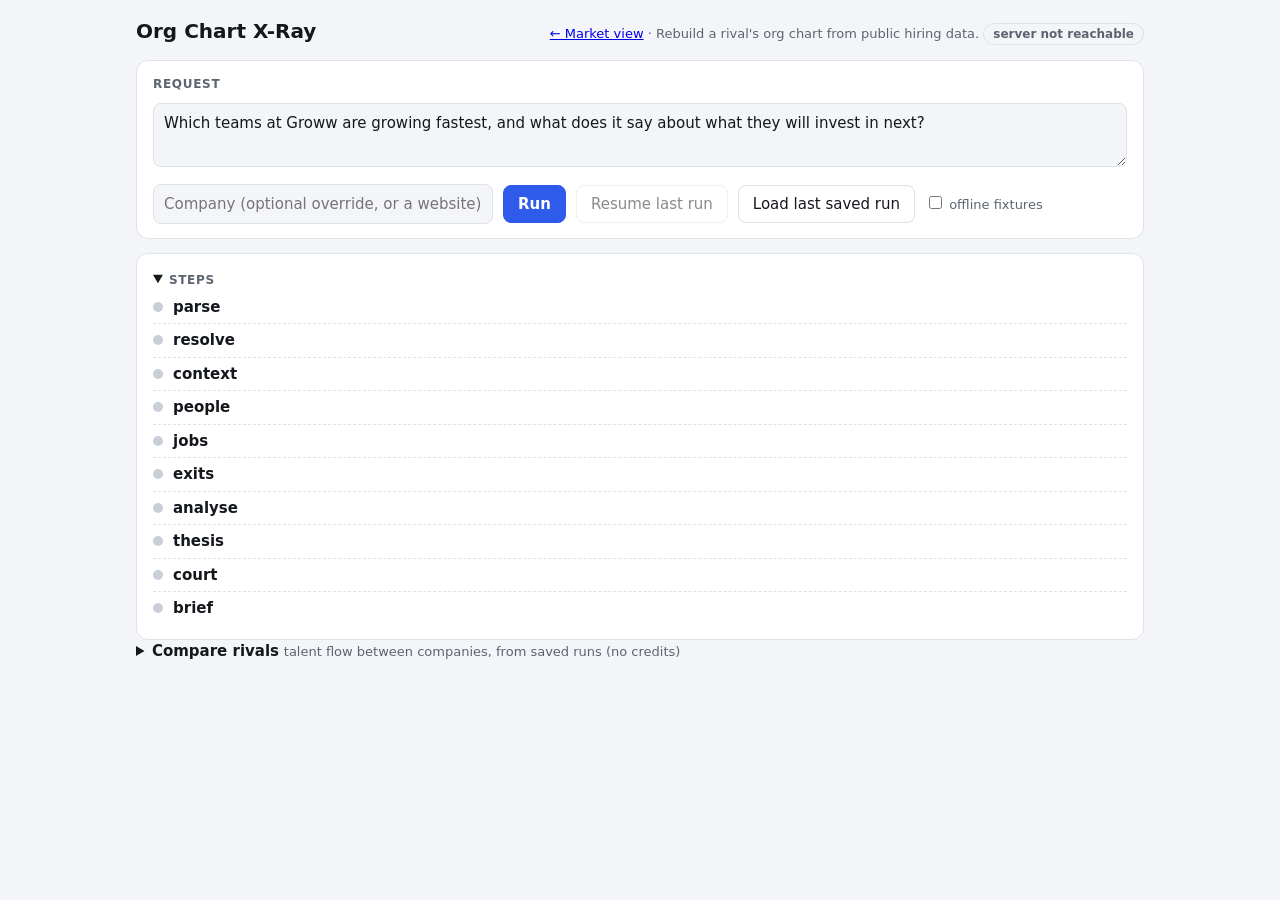
==== commit 727bbd38: "Add Market view (present/future/past) and thesis engine - Market view: rivals, companies heading whe" ====
--- a/web/index.html
+++ b/web/index.html
@@ -127,7 +127,7 @@
 <div class="wrap">
 <header>
   <h1>Org Chart X-Ray <span id="hdrTools" class="hdr-tools"></span></h1>
-  <div class="sub">Rebuild a rival's org chart from public hiring data. <span id="cfg" class="pill">checking...</span></div>
+  <div class="sub"><a href="/">&larr; Market view</a> &middot; Rebuild a rival's org chart from public hiring data. <span id="cfg" class="pill">checking...</span></div>
 </header>
 
 <section class="card">
@@ -142,50 +142,51 @@
   </div>
 </section>
 
-<section class="card">
-  <h2>Steps <span id="runmeta" class="sub"></span></h2>
+<details class="card" id="stepsdet" open>
+  <summary class="stepsum"><h2 style="display:inline">Steps</h2> <span id="runmeta" class="sub"></span></summary>
   <ul class="steps" id="steps"></ul>
   <div id="stepwarn"></div>
-</section>
+</details>
 
 <div id="result" hidden>
   <section class="hero" id="hero"></section>
   <section class="card court" id="courtcard" hidden></section>
-  <section class="card" id="heatcard">
-    <h2>When each team ramped <span class="sub">(real external hires per month; darker = more)</span></h2>
-    <div id="heat"></div>
+  <section class="card" id="insight" hidden></section>
+
+  <details class="deep" id="deep">
+    <summary><b>Deep dive</b> <span class="sub">all findings · heatmap · senior hires · exits · org tree · evidence · naive vs audited · calls on the record</span></summary>
+    <section class="card" id="courtmore" hidden></section>
+    <section class="card" id="briefcard"></section>
+    <section class="card" id="heatcard">
+      <h2>When each team ramped <span class="sub">(real external hires per month; darker = more)</span></h2>
+      <div id="heat"></div>
+    </section>
+    <section class="card" id="seniorcard"></section>
+    <section class="card" id="exitscard" hidden></section>
+    <section class="card">
+      <h2>Org tree: external joiners by team</h2>
+      <div class="slider"><span class="sub">Window start</span><input type="range" id="slide" min="0" max="0" value="0"><b id="slideLbl"></b></div>
+      <div class="legend"><span><i class="sw" style="background:var(--ok)"></i>growing</span>
+        <span>faded = fading</span><span>dashed = no department in data</span><span>dotted = open roles (from titles)</span>
+        <span>click a box to see the people</span></div>
+      <div id="tree"></div>
+    </section>
+    <div class="grid two">
+      <section class="card"><h2>Headcount (weekly series)</h2><div id="hc"></div><div class="sub" id="hcNote"></div></section>
+      <section class="card"><h2>Evidence <span class="sub" id="evTitle"></span></h2><div class="ev" id="ev"><span class="sub">Click a [F#] chip or a team box.</span></div></section>
+    </div>
+    <div class="foot" id="foot"></div>
+  </details>
+</div>
+
+<details class="deep" id="cmpdet">
+  <summary><b>Compare rivals</b> <span class="sub">talent flow between companies, from saved runs (no credits)</span></summary>
+  <section class="card" id="cmpcard">
+    <div id="cmpList" class="sub">No saved runs yet. Run two or more companies first.</div>
+    <div class="row"><button class="btn primary" id="cmpGo" disabled>Compare selected</button></div>
+    <div id="cmpOut"></div>
   </section>
-  <section class="card" id="briefcard"></section>
-  <section class="card" id="seniorcard"></section>
-  <section class="card" id="exitscard" hidden></section>
-  <section class="card">
-    <h2>Why the numbers differ from a naive count</h2>
-    <div class="legend"><span><i class="sw" style="background:var(--accent)"></i>external joiners (hires)</span>
-      <span><i class="sw" style="background:var(--idle)"></i>re-recorded roles (excluded)</span></div>
-    <div id="dedupe"></div>
-    <div class="sub" id="dedupeNote"></div>
-  </section>
-  <section class="card">
-    <h2>Org tree: external joiners by team</h2>
-    <div class="slider"><span class="sub">Window start</span><input type="range" id="slide" min="0" max="0" value="0"><b id="slideLbl"></b></div>
-    <div class="legend"><span><i class="sw" style="background:var(--ok)"></i>growing</span>
-      <span>faded = fading</span><span>dashed = no department in data</span><span>dotted = open roles (from titles)</span>
-      <span>click a box to see the people</span></div>
-    <div id="tree"></div>
-  </section>
-  <div class="grid two">
-    <section class="card"><h2>Headcount (weekly series)</h2><div id="hc"></div><div class="sub" id="hcNote"></div></section>
-    <section class="card"><h2>Evidence <span class="sub" id="evTitle"></span></h2><div class="ev" id="ev"><span class="sub">Click a [F#] chip or a team box.</span></div></section>
-  </div>
-  <div class="foot" id="foot"></div>
-</div>
-
-<section class="card" id="cmpcard">
-  <h2>Compare rivals <span class="sub">(uses saved runs, no credits)</span></h2>
-  <div id="cmpList" class="sub">No saved runs yet. Run two or more companies first.</div>
-  <div class="row"><button class="btn primary" id="cmpGo" disabled>Compare selected</button></div>
-  <div id="cmpOut"></div>
-</section>
+</details>
 </div>
 
 <dialog id="dlg" style="border:1px solid var(--line);border-radius:12px;background:var(--card);color:var(--ink);width:min(680px,92vw)">
@@ -196,7 +197,7 @@
 
 <script>
 "use strict";
-var STEPS = ["parse","resolve","context","people","jobs","exits","analyse","court","brief"];
+var STEPS = ["parse","resolve","context","people","jobs","exits","analyse","thesis","court","brief"];
 var $ = function(id){ return document.getElementById(id); };
 function esc(s){ return String(s==null?"":s).replace(/[&<>"]/g,function(c){return {"&":"&amp;","<":"&lt;",">":"&gt;",'"':"&quot;"}[c];}); }
 var R = null, lastRun = null, es = null;
@@ -227,7 +228,7 @@
 
 function start(){
   var body = {request: $("req").value, company: $("company").value, offline: $("offline").checked};
-  resetSteps(); $("result").hidden = true; $("go").disabled = true;
+  resetSteps(); $("result").hidden = true; $("go").disabled = true; $("stepsdet").open = true;
   fetch("/api/run",{method:"POST",headers:{"content-type":"application/json"},body:JSON.stringify(body)})
     .then(function(r){return r.json();}).then(function(j){
       if(j.error){ addWarn(j.error); $("go").disabled = false; return; }
@@ -251,7 +252,7 @@
   es.addEventListener("end", function(){
     es.close(); $("go").disabled = false;
     fetch("/api/run/"+id).then(function(r){return r.json();}).then(function(run){
-      if(run.status==="done") render(run.result); else if(run.status==="failed") $("resume").disabled=false;
+      if(run.status==="done"){ render(run.result); $("stepsdet").open = false; } else if(run.status==="failed") $("resume").disabled=false;
     });
   });
   es.onerror = function(){ /* the browser retries; the server closes after the end event */ };
@@ -276,9 +277,6 @@
   var a = res.analysis, months = a.window.months;
   // brief
   var b = res.brief, h = '<h2>Decision brief <span class="pill">'+esc(b.generated_by)+'</span></h2>';
-  h += '<p class="headline">'+esc(b.headline)+'</p>';
-  if(b.inference){ h += '<div class="inf"><b>Inference ('+esc(b.inference.confidence)+' confidence):</b> '+esc(b.inference.text)+
-      (b.inference.basis_fact_ids||[]).map(chip).join("")+'</div>'; }
   h += '<h2 style="margin-top:12px">Findings <span class="sub">(tap a card for its source)</span></h2>' + findingCards(b.findings);
   if(b.actions && b.actions.length){ h += '<h2 style="margin-top:14px">What to do</h2><ul>'+b.actions.map(function(x){return '<li>'+esc(x)+'</li>';}).join("")+'</ul>'; }
   h += '<h2 style="margin-top:14px">What we removed or cannot see</h2><ul class="warnbox">'+b.caveats.map(function(x){return '<li>'+esc(x)+'</li>';}).join("")+'</ul>';
@@ -286,34 +284,16 @@
   document.querySelectorAll("#briefcard .chip").forEach(function(c){ c.onclick = function(){ showFact(c.getAttribute("data-f")); }; });
   wireCards($("briefcard"));
 
-  drawDedupe(a, months);
   var sl = $("slide"); sl.max = months.length-1; sl.value = months.length-1;
   sl.oninput = function(){ drawTree(); drawHc(); };
   drawTree(); drawHc();
-  renderHero(res); renderCourt(res); renderHeat(a);
+  renderHero(res); renderCourt(res); renderInsight(res); renderHeat(a);
   renderSenior(a); renderExits(a); exportBar(); loadCompanies();
   $("foot").textContent = "Credits this run: "+res.credits+" | API calls: "+res.api_calls+" | cached responses reused: "+res.cache_hits+
     " | "+res.seconds+"s"+(res.offline?" | offline fixtures":"");
 }
 function chip(id){ return '<button class="chip" data-f="'+esc(id)+'">'+esc(id)+'</button>'; }
 
-function drawDedupe(a, months){
-  var ext = a.monthly.external, rel = a.monthly.relisted, W=900, H=150, pad=22;
-  var mx = Math.max.apply(null, months.map(function(m){return (ext[m]||0)+(rel[m]||0);}).concat([1]));
-  var bw = (W-2*pad)/months.length, s = "";
-  months.forEach(function(m,i){
-    var e = ext[m]||0, r = rel[m]||0, x = pad+i*bw+4, w = bw-8;
-    var he = (H-40)*e/mx, hr = (H-40)*r/mx;
-    s += '<rect x="'+x+'" y="'+(H-22-he)+'" width="'+w+'" height="'+he+'" fill="var(--accent)" rx="2"><title>'+m+': '+e+' external</title></rect>';
-    s += '<rect x="'+x+'" y="'+(H-22-he-hr)+'" width="'+w+'" height="'+hr+'" fill="var(--idle)" rx="2"><title>'+m+': '+r+' re-recorded</title></rect>';
-    s += '<text x="'+(x+w/2)+'" y="'+(H-8)+'" text-anchor="middle" style="font-size:10px">'+m.slice(2)+'</text>';
-    if(e+r>0) s += '<text x="'+(x+w/2)+'" y="'+(H-26-he-hr)+'" text-anchor="middle" style="font-size:10px">'+(e+r)+'</text>';
-  });
-  $("dedupe").innerHTML = '<svg viewBox="0 0 '+W+' '+H+'">'+s+'</svg>';
-  var c = a.counts;
-  $("dedupeNote").textContent = "A naive count would say "+c.in_window+" joiners. "+c.relisted+" of them already had an earlier role at this company that ended within "+
-    a.thresholds.relist_gap_days+" days, so they are re-recorded roles. Real external hires: "+c.external+".";
-}
 
 var selected = null;
 function drawTree(){
@@ -581,6 +561,9 @@
     '<svg class="flownet" viewBox="0 0 '+W+' '+H+'" style="max-width:700px;margin:6px auto 0">'+s+'</svg>';
 }
 loadCompanies();
+(function(){ var p = new URLSearchParams(location.search), c = p.get("company");
+  if(c){ $("company").value = c; $("req").value = "Which teams at " + c + " are growing fastest?";
+    if(p.get("auto") === "1") setTimeout(function(){ $("go").click(); }, 300); } })();
 </script>
 <script src="/cards.js"></script>
 </body>
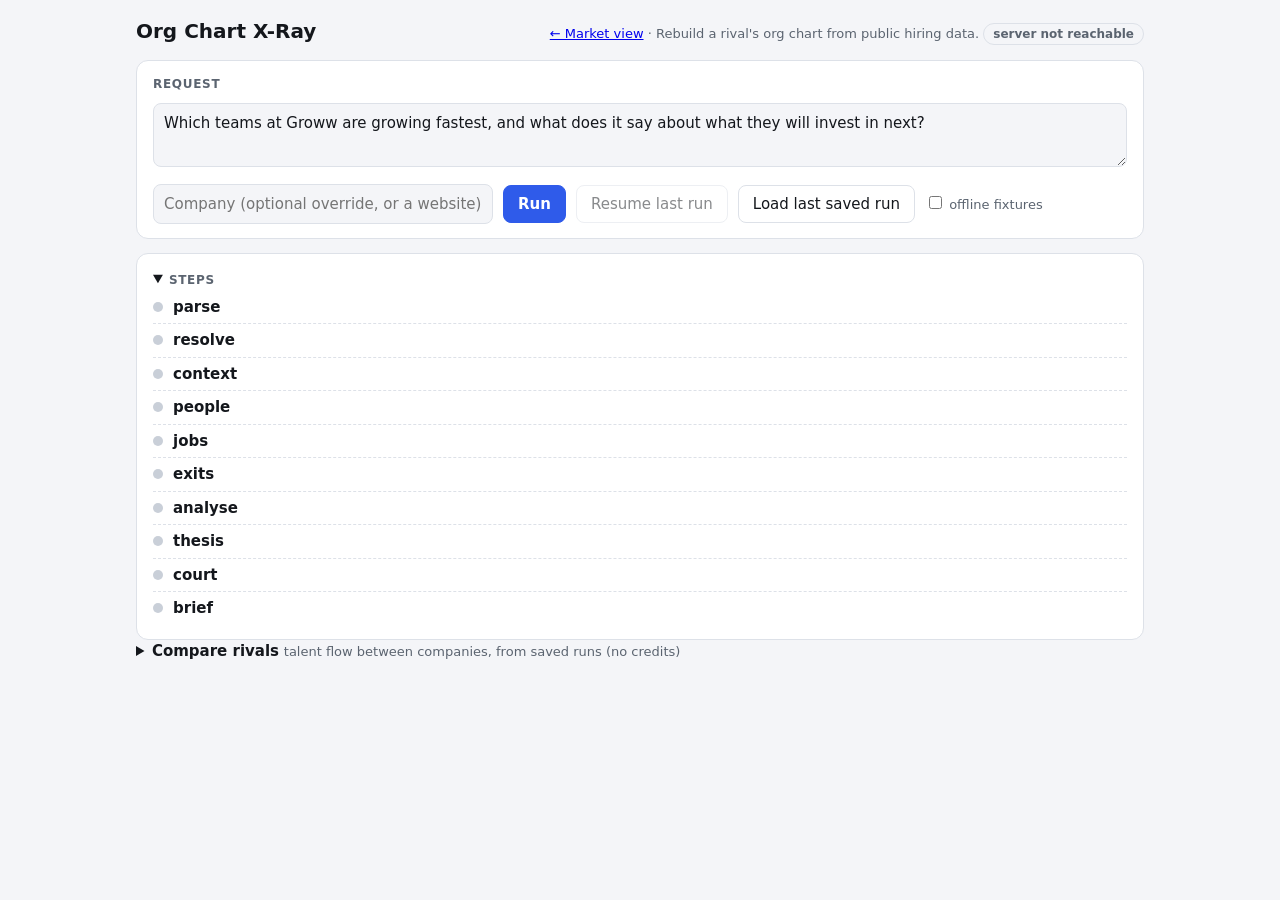
==== commit ccbbad45: "Add full-profile panel and API call log - Company dossier on card click (one enrich + job search, ru" ====
--- a/web/index.html
+++ b/web/index.html
@@ -122,6 +122,7 @@
 .sw{display:inline-block;width:10px;height:10px;border-radius:2px;margin-right:5px;vertical-align:-1px}
 </style>
 <link rel="stylesheet" href="/cards.css">
+<link rel="stylesheet" href="/calllog.css">
 </head>
 <body>
 <div class="wrap">
@@ -566,5 +567,6 @@
     if(p.get("auto") === "1") setTimeout(function(){ $("go").click(); }, 300); } })();
 </script>
 <script src="/cards.js"></script>
+<script src="/calllog.js"></script>
 </body>
 </html>
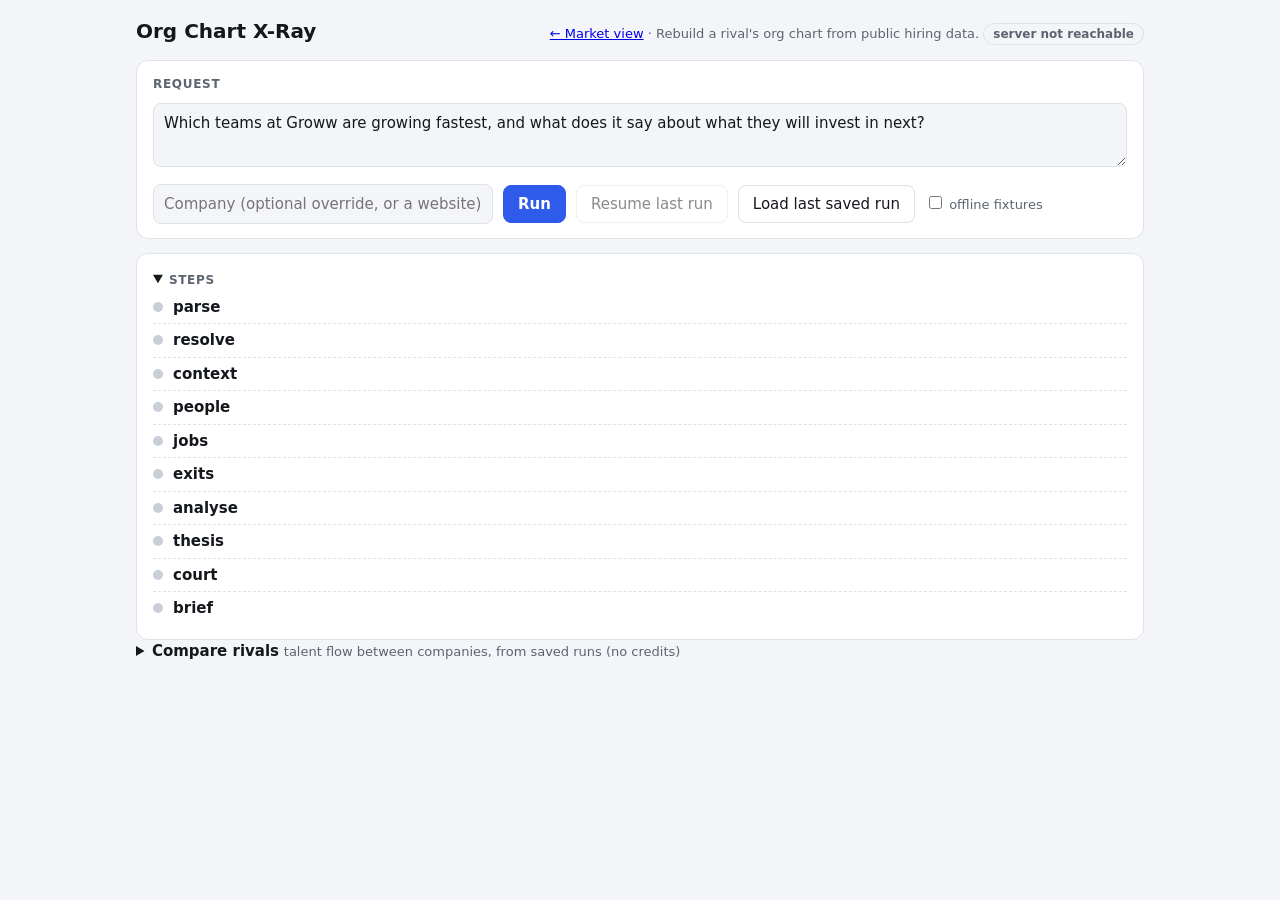
==== commit 341f7ccb: "Team name and a Team button on every page - team name "Z combinator"; all member fields complete (pr" ====
--- a/web/index.html
+++ b/web/index.html
@@ -123,6 +123,9 @@
 </style>
 <link rel="stylesheet" href="/cards.css">
 <link rel="stylesheet" href="/calllog.css">
+<link rel="preconnect" href="https://fonts.googleapis.com"><link rel="preconnect" href="https://fonts.gstatic.com" crossorigin>
+<link rel="stylesheet" href="https://fonts.googleapis.com/css2?family=Inter:wght@400;500;600;700&family=Space+Grotesk:wght@500;600;700&display=swap">
+<link rel="stylesheet" href="/theme.css">
 </head>
 <body>
 <div class="wrap">
@@ -568,5 +571,6 @@
 </script>
 <script src="/cards.js"></script>
 <script src="/calllog.js"></script>
+<script src="/teambtn.js"></script>
 </body>
 </html>
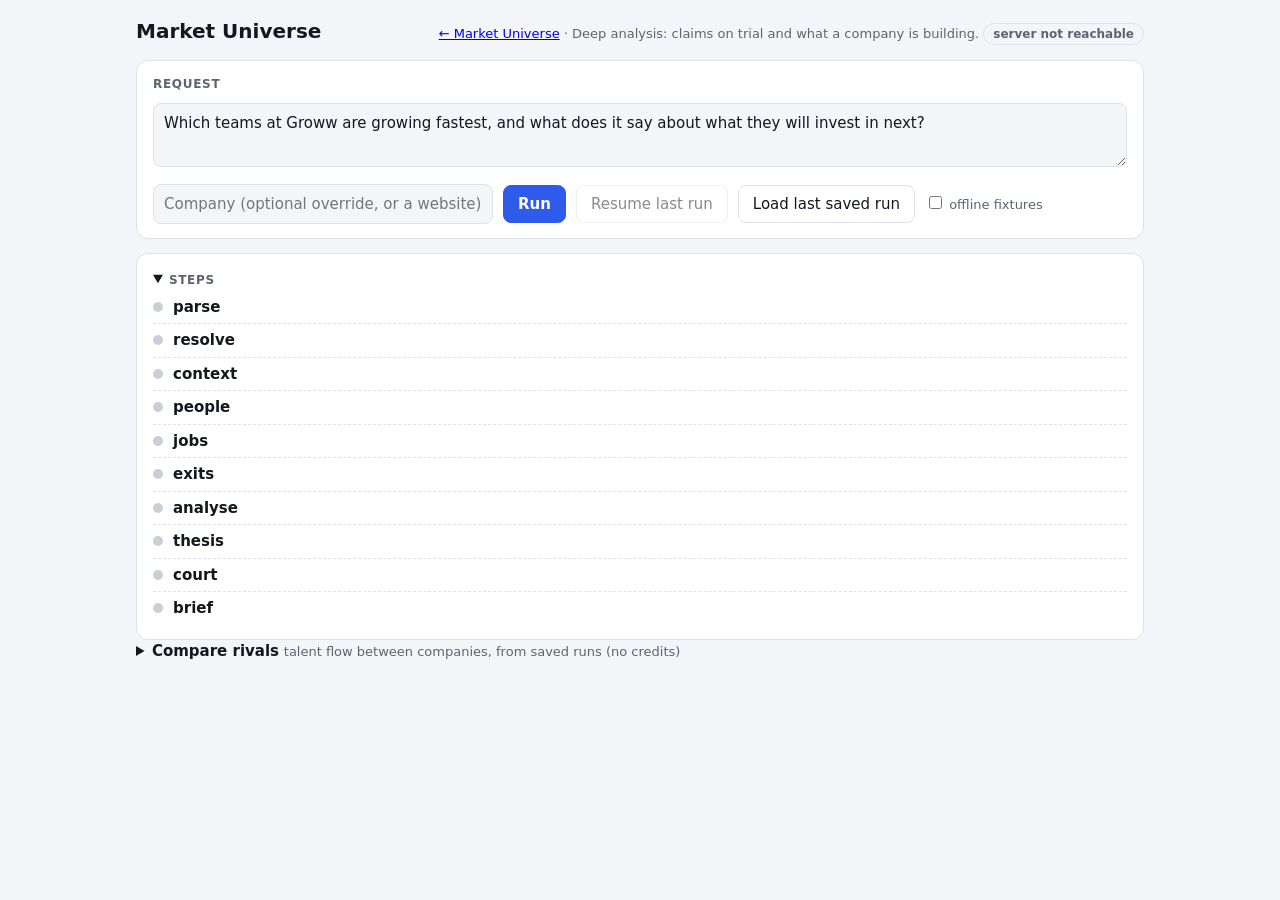
==== commit 4d74bc30: "Name the product Market Universe everywhere; add demo script PDF - Titles, headers, README, brief an" ====
--- a/web/index.html
+++ b/web/index.html
@@ -3,7 +3,7 @@
 <head>
 <meta charset="utf-8">
 <meta name="viewport" content="width=device-width, initial-scale=1">
-<title>Org Chart X-Ray</title>
+<title>Market Universe</title>
 <style>
 :root{
   --bg:#f4f5f8; --card:#fff; --ink:#14171c; --muted:#5b6470; --line:#dde1e8;
@@ -130,8 +130,8 @@
 <body>
 <div class="wrap">
 <header>
-  <h1>Org Chart X-Ray <span id="hdrTools" class="hdr-tools"></span></h1>
-  <div class="sub"><a href="/">&larr; Market view</a> &middot; Rebuild a rival's org chart from public hiring data. <span id="cfg" class="pill">checking...</span></div>
+  <h1>Market Universe <span id="hdrTools" class="hdr-tools"></span></h1>
+  <div class="sub"><a href="/">&larr; Market Universe</a> &middot; Deep analysis: claims on trial and what a company is building. <span id="cfg" class="pill">checking...</span></div>
 </header>
 
 <section class="card">
